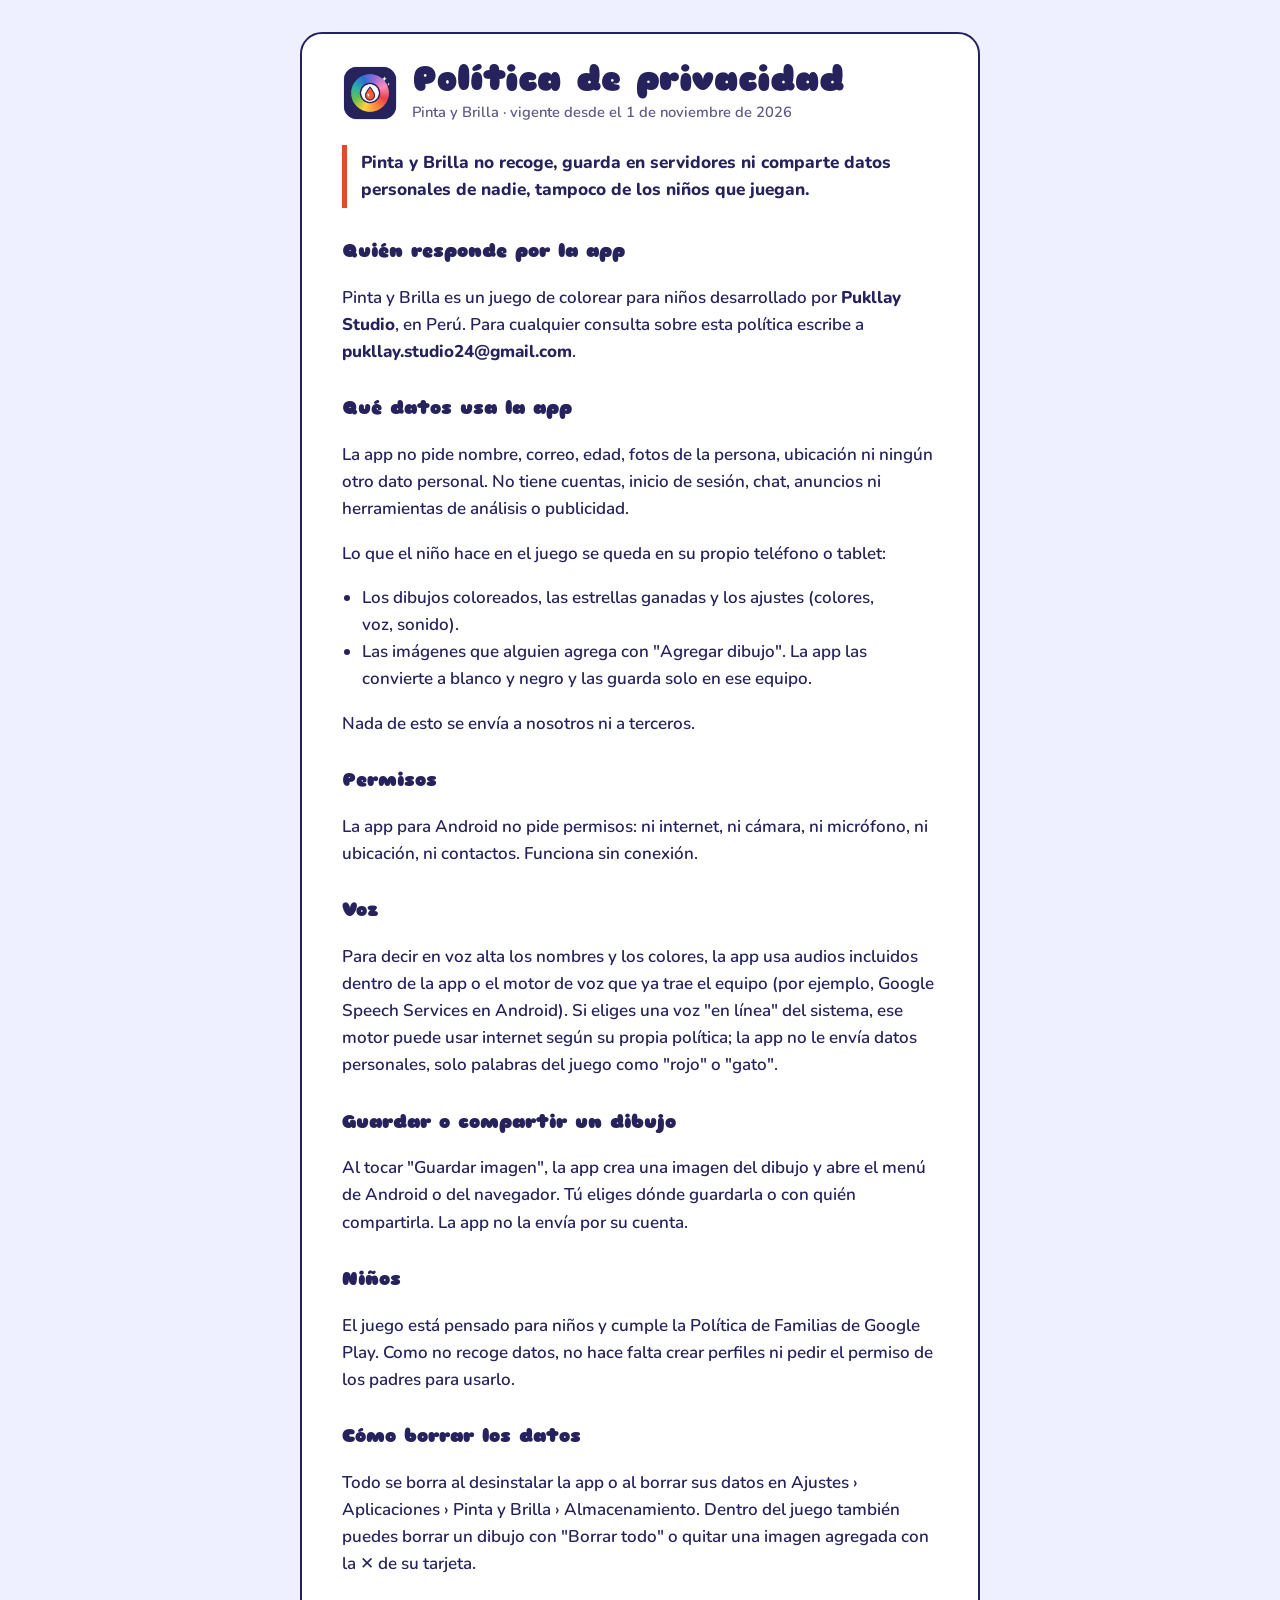
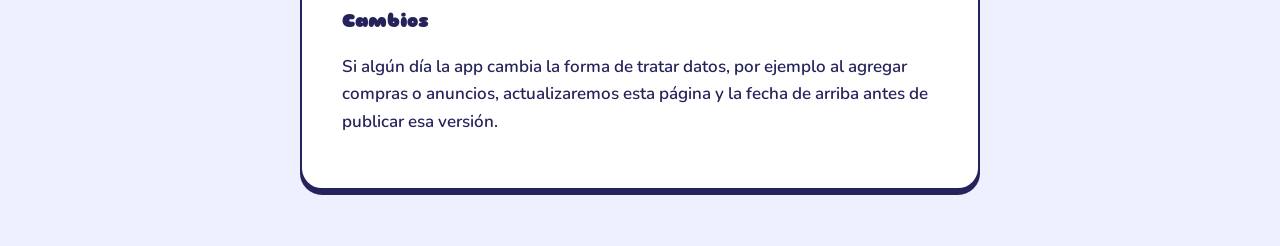
==== privacidad.html @ 410c28ce "Publica Pinta y Brilla: juego web y política de privacidad Co-Authored-By: Claude Opus 5.5 <noreply@" ====
<!doctype html>
<html lang="es">
<head>
<meta charset="utf-8">
<meta name="viewport" content="width=device-width,initial-scale=1">
<meta http-equiv="Content-Security-Policy" content="default-src 'none'; style-src 'self'; font-src 'self'; img-src 'self'; base-uri 'none'; form-action 'none'">
<meta name="referrer" content="no-referrer">
<title>Política de privacidad · Pinta y Brilla</title>
<meta name="description" content="Política de privacidad del juego Pinta y Brilla.">
<link rel="icon" type="image/png" sizes="192x192" href="icons/icon-192.png">
<link rel="stylesheet" href="privacidad.css">
</head>
<body>
<main>
  <header>
    <img src="icons/icon-192.png" alt="" width="56" height="56">
    <div>
      <h1>Política de privacidad</h1>
      <p class="sub">Pinta y Brilla · vigente desde el <span class="fecha">1 de noviembre de 2026</span></p>
    </div>
  </header>

  <p class="lead">Pinta y Brilla no recoge, guarda en servidores ni comparte datos personales de nadie, tampoco de los niños que juegan.</p>

  <h2>Quién responde por la app</h2>
  <p>Pinta y Brilla es un juego de colorear para niños desarrollado por <strong>Pukllay Studio</strong>, en Perú. Para cualquier consulta sobre esta política escribe a <strong>pukllay.studio24@gmail.com</strong>.</p>

  <h2>Qué datos usa la app</h2>
  <p>La app no pide nombre, correo, edad, fotos de la persona, ubicación ni ningún otro dato personal. No tiene cuentas, inicio de sesión, chat, anuncios ni herramientas de análisis o publicidad.</p>
  <p>Lo que el niño hace en el juego se queda en su propio teléfono o tablet:</p>
  <ul>
    <li>Los dibujos coloreados, las estrellas ganadas y los ajustes (colores, voz, sonido).</li>
    <li>Las imágenes que alguien agrega con "Agregar dibujo". La app las convierte a blanco y negro y las guarda solo en ese equipo.</li>
  </ul>
  <p>Nada de esto se envía a nosotros ni a terceros.</p>

  <h2>Permisos</h2>
  <p>La app para Android no pide permisos: ni internet, ni cámara, ni micrófono, ni ubicación, ni contactos. Funciona sin conexión.</p>

  <h2>Voz</h2>
  <p>Para decir en voz alta los nombres y los colores, la app usa audios incluidos dentro de la app o el motor de voz que ya trae el equipo (por ejemplo, Google Speech Services en Android). Si eliges una voz "en línea" del sistema, ese motor puede usar internet según su propia política; la app no le envía datos personales, solo palabras del juego como "rojo" o "gato".</p>

  <h2>Guardar o compartir un dibujo</h2>
  <p>Al tocar "Guardar imagen", la app crea una imagen del dibujo y abre el menú de Android o del navegador. Tú eliges dónde guardarla o con quién compartirla. La app no la envía por su cuenta.</p>

  <h2>Niños</h2>
  <p>El juego está pensado para niños y cumple la Política de Familias de Google Play. Como no recoge datos, no hace falta crear perfiles ni pedir el permiso de los padres para usarlo.</p>

  <h2>Cómo borrar los datos</h2>
  <p>Todo se borra al desinstalar la app o al borrar sus datos en Ajustes › Aplicaciones › Pinta y Brilla › Almacenamiento. Dentro del juego también puedes borrar un dibujo con "Borrar todo" o quitar una imagen agregada con la ✕ de su tarjeta.</p>

  <h2>Cambios</h2>
  <p>Si algún día la app cambia la forma de tratar datos, por ejemplo al agregar compras o anuncios, actualizaremos esta página y la fecha de arriba antes de publicar esa versión.</p>
</main>
</body>
</html>
---- privacidad.css ----
@font-face{font-family:"Nunito";font-weight:600;font-display:swap;src:url("fonts/nunito-latin-600-normal.woff2") format("woff2")}
@font-face{font-family:"Nunito";font-weight:800;font-display:swap;src:url("fonts/nunito-latin-800-normal.woff2") format("woff2")}
@font-face{font-family:"Sniglet";font-weight:800;font-display:swap;src:url("fonts/sniglet-latin-800-normal.woff2") format("woff2")}
:root{--bg:#EEF0FF;--surface:#FFFFFF;--ink:#26235C;--muted:#5D5A86;--line:#DADDF6;--accent:#E5482A;color-scheme:light}
@media (prefers-color-scheme:dark){:root{--bg:#17163A;--surface:#24234F;--ink:#F2F1FF;--muted:#B4B2DE;--line:#3A3970;--accent:#FF7452;color-scheme:dark}}
*{box-sizing:border-box}
html{-webkit-text-size-adjust:100%}
body{margin:0;background:var(--bg);color:var(--ink);font:600 17px/1.6 "Nunito",system-ui,-apple-system,"Segoe UI",sans-serif;
  padding:32px max(16px,env(safe-area-inset-left,0px)) 56px max(16px,env(safe-area-inset-right,0px))}
main{max-width:680px;margin:0 auto;background:var(--surface);border:2.5px solid var(--ink);border-radius:22px;box-shadow:0 5px 0 var(--ink);padding:28px clamp(18px,5vw,40px) 36px}
header{display:flex;align-items:center;gap:14px;margin-bottom:8px}
header img{border-radius:14px;flex:0 0 auto}
h1{font-family:"Sniglet","Nunito",system-ui,sans-serif;font-weight:800;font-size:clamp(1.6rem,5vw,2.1rem);line-height:1.05;margin:0;text-wrap:balance}
h2{font-family:"Sniglet","Nunito",system-ui,sans-serif;font-weight:800;font-size:1.2rem;margin:28px 0 6px}
.sub{margin:4px 0 0;color:var(--muted);font-size:.92rem}
.lead{font-weight:800;font-size:1.08rem;border-left:5px solid var(--accent);padding:4px 0 4px 14px;margin:20px 0}
p,li{max-width:65ch;text-wrap:pretty}
ul{padding-left:1.2em}
strong{font-weight:800}
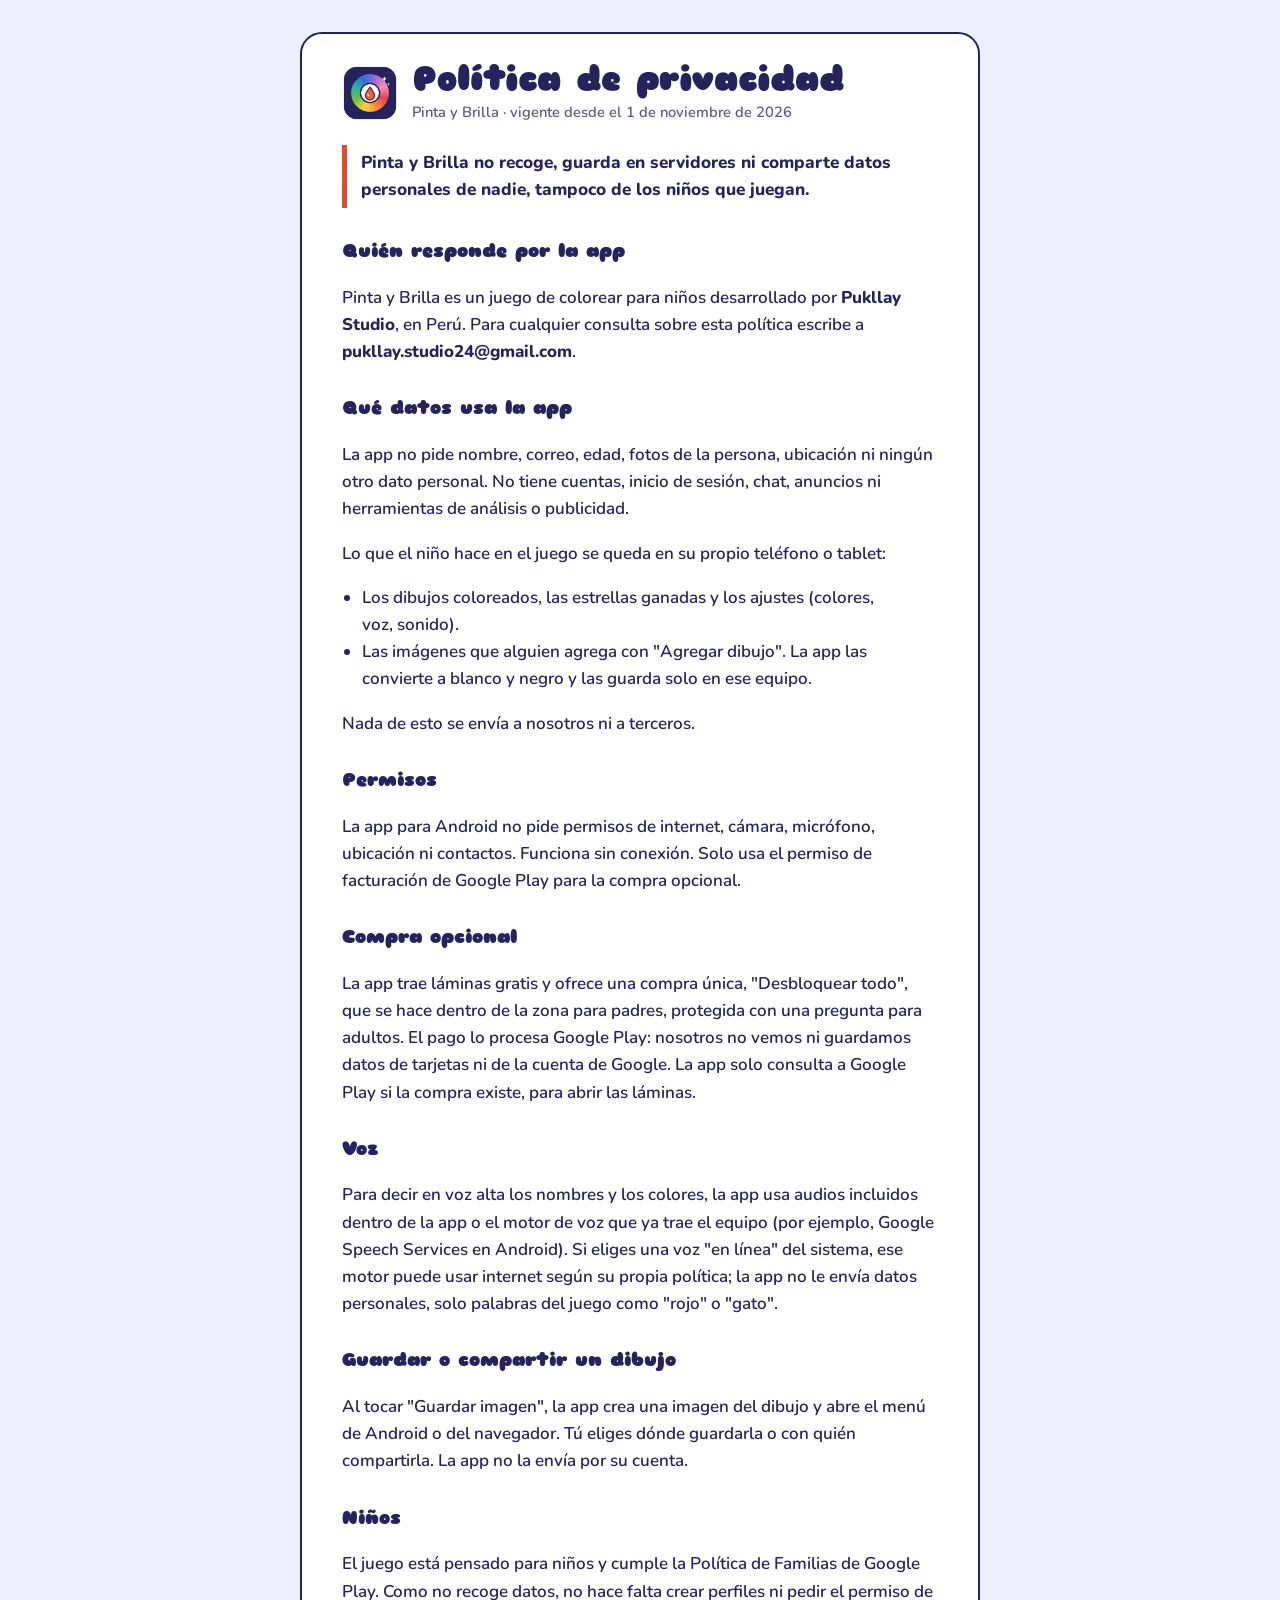
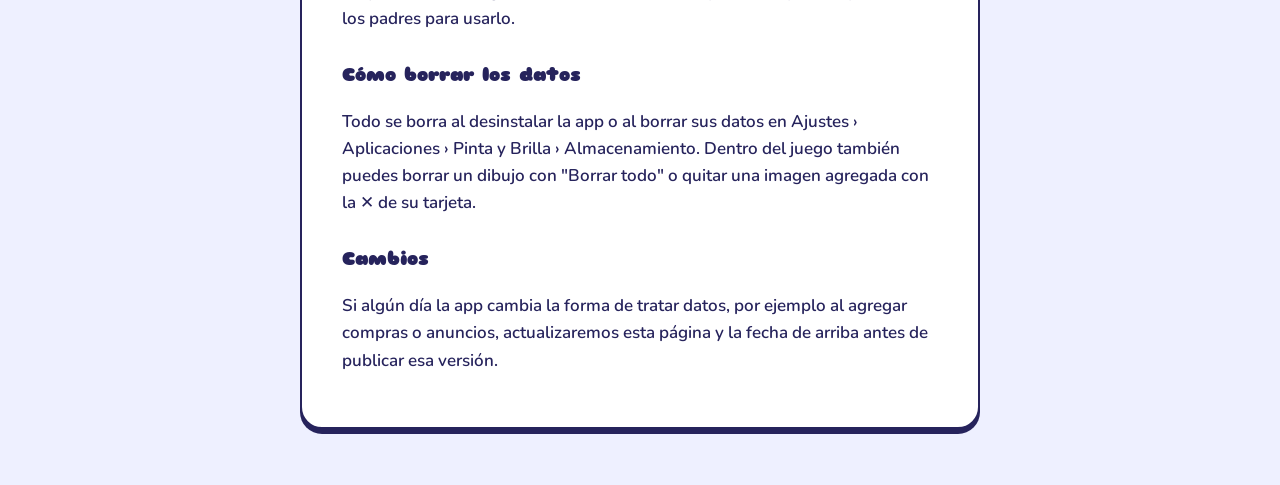
==== commit 119d47d0: "Láminas gratis y compra única Desbloquear todo; política de privacidad actualizada Co-Authored-By: C" ====
--- a/privacidad.html
+++ b/privacidad.html
@@ -35,7 +35,10 @@
   <p>Nada de esto se envía a nosotros ni a terceros.</p>
 
   <h2>Permisos</h2>
-  <p>La app para Android no pide permisos: ni internet, ni cámara, ni micrófono, ni ubicación, ni contactos. Funciona sin conexión.</p>
+  <p>La app para Android no pide permisos de internet, cámara, micrófono, ubicación ni contactos. Funciona sin conexión. Solo usa el permiso de facturación de Google Play para la compra opcional.</p>
+
+  <h2>Compra opcional</h2>
+  <p>La app trae láminas gratis y ofrece una compra única, "Desbloquear todo", que se hace dentro de la zona para padres, protegida con una pregunta para adultos. El pago lo procesa Google Play: nosotros no vemos ni guardamos datos de tarjetas ni de la cuenta de Google. La app solo consulta a Google Play si la compra existe, para abrir las láminas.</p>
 
   <h2>Voz</h2>
   <p>Para decir en voz alta los nombres y los colores, la app usa audios incluidos dentro de la app o el motor de voz que ya trae el equipo (por ejemplo, Google Speech Services en Android). Si eliges una voz "en línea" del sistema, ese motor puede usar internet según su propia política; la app no le envía datos personales, solo palabras del juego como "rojo" o "gato".</p>
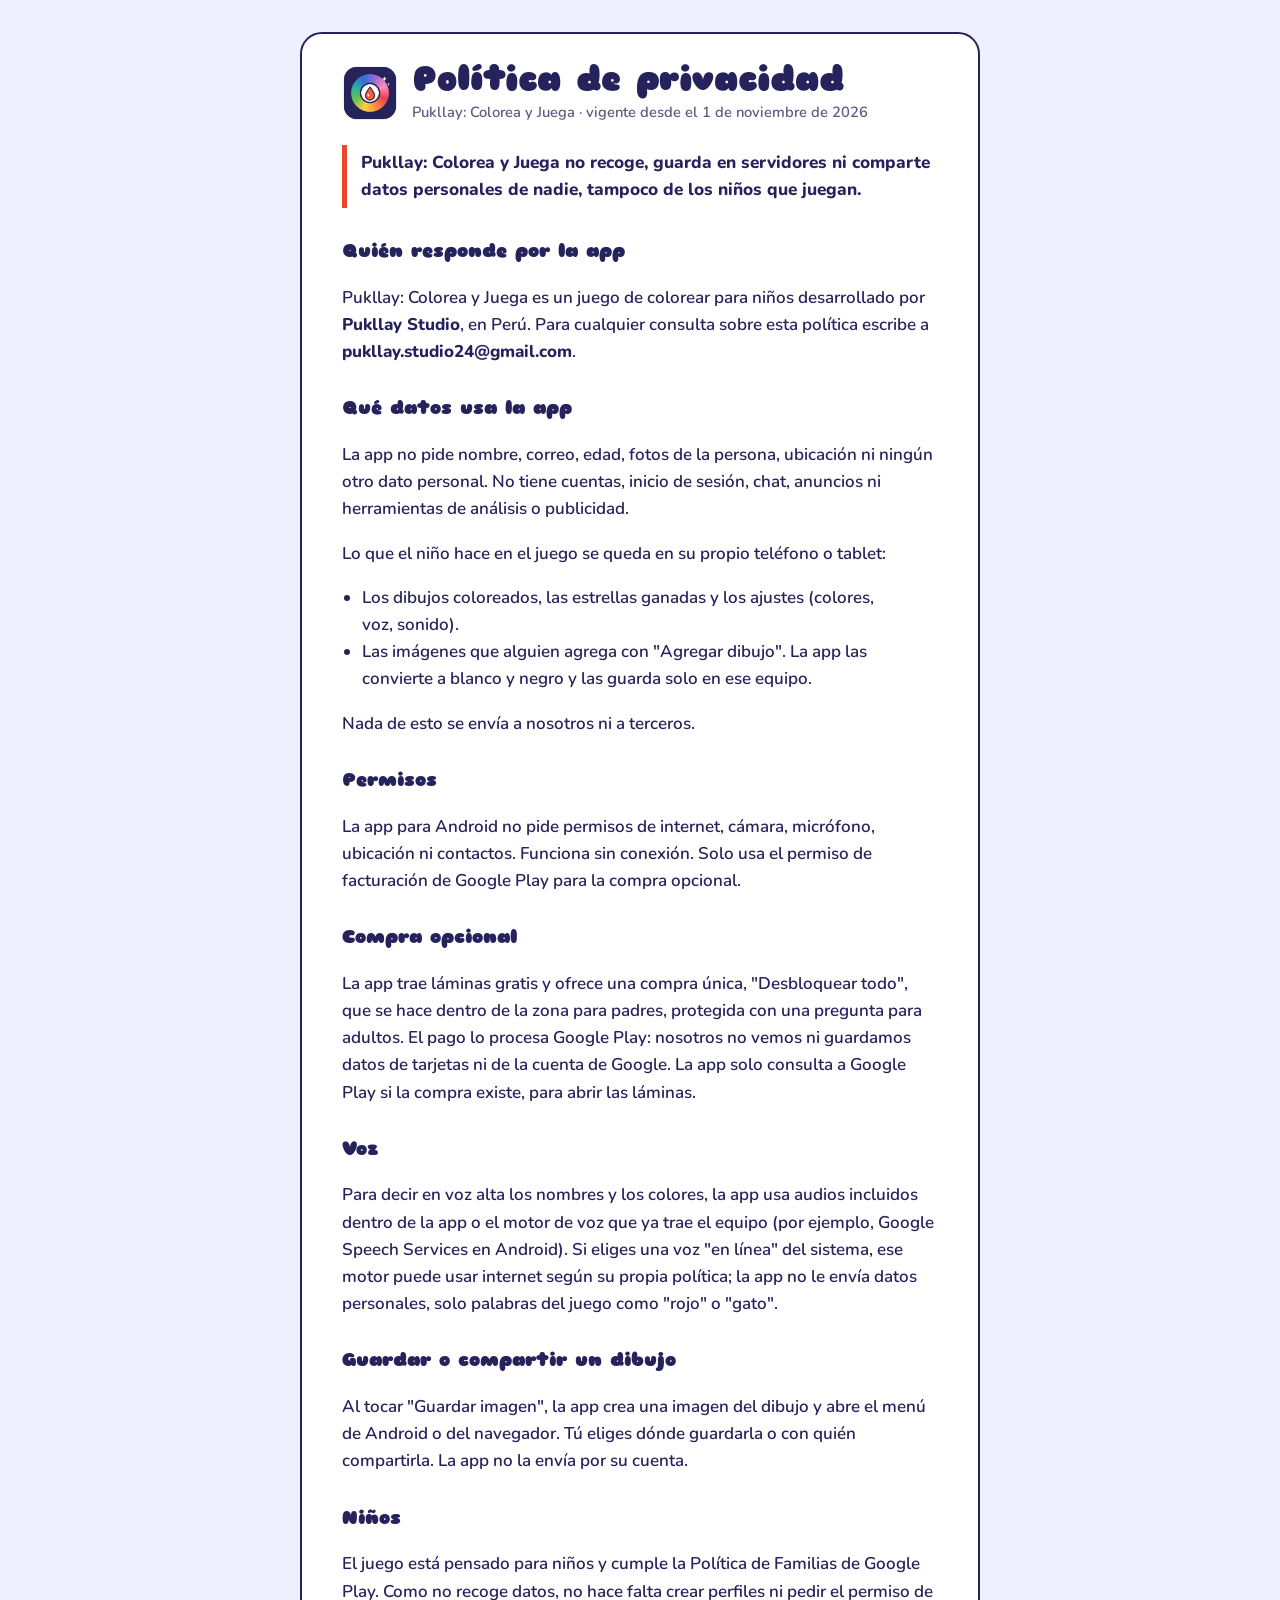
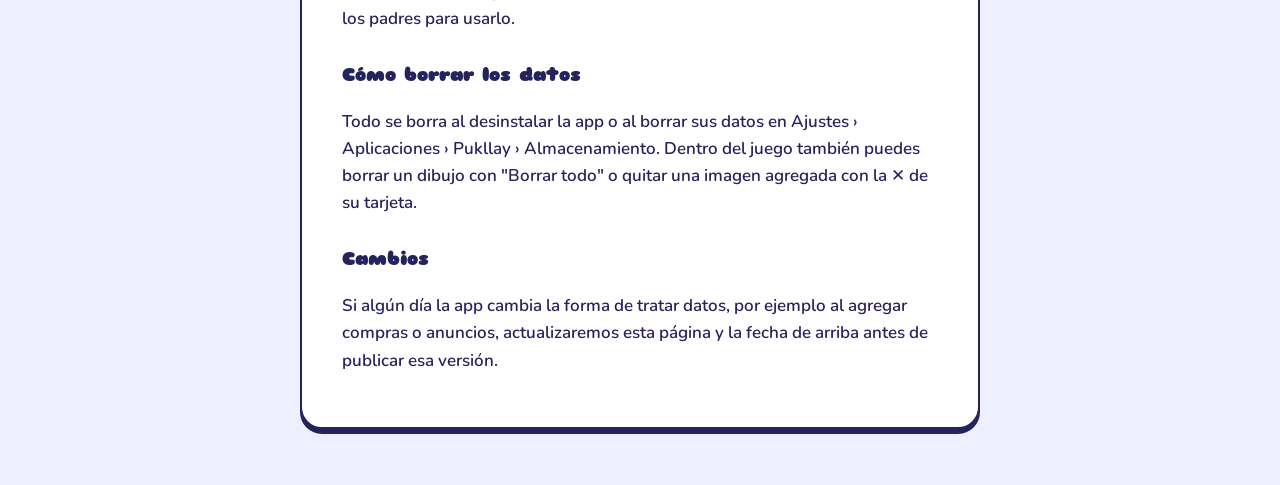
==== commit 4dfd1549: "Nuevo nombre: Pukllay: Colorea y Juega (evita confusión con otra app de colorear) Co-Authored-By: Cl" ====
--- a/privacidad.html
+++ b/privacidad.html
@@ -5,8 +5,8 @@
 <meta name="viewport" content="width=device-width,initial-scale=1">
 <meta http-equiv="Content-Security-Policy" content="default-src 'none'; style-src 'self'; font-src 'self'; img-src 'self'; base-uri 'none'; form-action 'none'">
 <meta name="referrer" content="no-referrer">
-<title>Política de privacidad · Pinta y Brilla</title>
-<meta name="description" content="Política de privacidad del juego Pinta y Brilla.">
+<title>Política de privacidad · Pukllay: Colorea y Juega</title>
+<meta name="description" content="Política de privacidad del juego Pukllay: Colorea y Juega.">
 <link rel="icon" type="image/png" sizes="192x192" href="icons/icon-192.png">
 <link rel="stylesheet" href="privacidad.css">
 </head>
@@ -16,14 +16,14 @@
     <img src="icons/icon-192.png" alt="" width="56" height="56">
     <div>
       <h1>Política de privacidad</h1>
-      <p class="sub">Pinta y Brilla · vigente desde el <span class="fecha">1 de noviembre de 2026</span></p>
+      <p class="sub">Pukllay: Colorea y Juega · vigente desde el <span class="fecha">1 de noviembre de 2026</span></p>
     </div>
   </header>
 
-  <p class="lead">Pinta y Brilla no recoge, guarda en servidores ni comparte datos personales de nadie, tampoco de los niños que juegan.</p>
+  <p class="lead">Pukllay: Colorea y Juega no recoge, guarda en servidores ni comparte datos personales de nadie, tampoco de los niños que juegan.</p>
 
   <h2>Quién responde por la app</h2>
-  <p>Pinta y Brilla es un juego de colorear para niños desarrollado por <strong>Pukllay Studio</strong>, en Perú. Para cualquier consulta sobre esta política escribe a <strong>pukllay.studio24@gmail.com</strong>.</p>
+  <p>Pukllay: Colorea y Juega es un juego de colorear para niños desarrollado por <strong>Pukllay Studio</strong>, en Perú. Para cualquier consulta sobre esta política escribe a <strong>pukllay.studio24@gmail.com</strong>.</p>
 
   <h2>Qué datos usa la app</h2>
   <p>La app no pide nombre, correo, edad, fotos de la persona, ubicación ni ningún otro dato personal. No tiene cuentas, inicio de sesión, chat, anuncios ni herramientas de análisis o publicidad.</p>
@@ -50,7 +50,7 @@
   <p>El juego está pensado para niños y cumple la Política de Familias de Google Play. Como no recoge datos, no hace falta crear perfiles ni pedir el permiso de los padres para usarlo.</p>
 
   <h2>Cómo borrar los datos</h2>
-  <p>Todo se borra al desinstalar la app o al borrar sus datos en Ajustes › Aplicaciones › Pinta y Brilla › Almacenamiento. Dentro del juego también puedes borrar un dibujo con "Borrar todo" o quitar una imagen agregada con la ✕ de su tarjeta.</p>
+  <p>Todo se borra al desinstalar la app o al borrar sus datos en Ajustes › Aplicaciones › Pukllay › Almacenamiento. Dentro del juego también puedes borrar un dibujo con "Borrar todo" o quitar una imagen agregada con la ✕ de su tarjeta.</p>
 
   <h2>Cambios</h2>
   <p>Si algún día la app cambia la forma de tratar datos, por ejemplo al agregar compras o anuncios, actualizaremos esta página y la fecha de arriba antes de publicar esa versión.</p>
